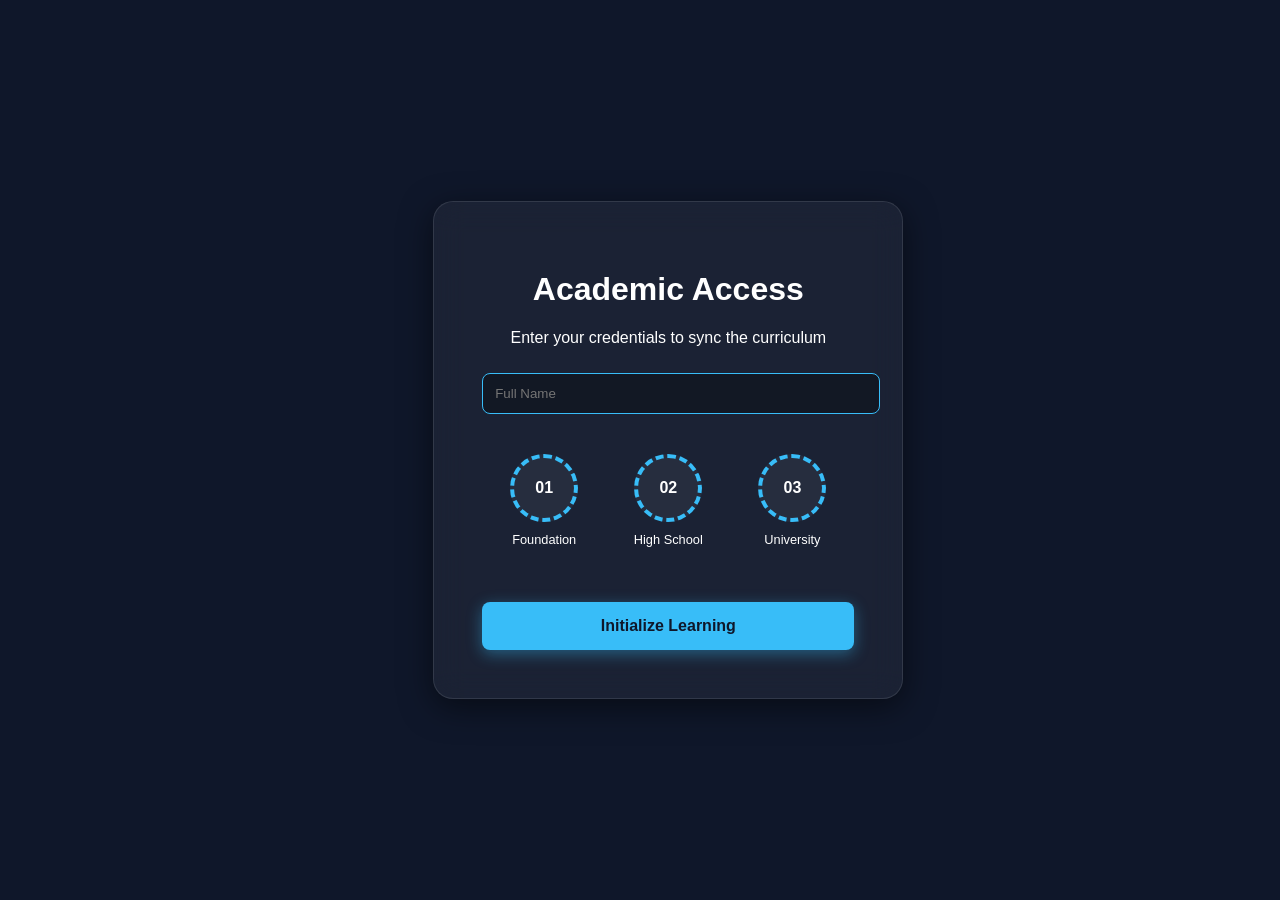
==== index.html @ 973eb997 "v1" ====
<!DOCTYPE html>
<html>
<head>
    <title>Academic Access Portal</title>
    <link rel="stylesheet" href="style.css">
</head>
<body>

    <div class="portal-container">
        <div class="glass-card">
            <h1 id="portal-title">Academic Access</h1>
            <p class="subtitle">Enter your credentials to sync the curriculum</p>

            <div class="input-group">
                <input type="text" id="user-name" placeholder="Full Name" autocomplete="off">
            </div>

<div class="phase-hub">
    <div class="phase-item" onclick="selectPhase('foundation', this)">
        <div class="gear">01</div>
        <span>Foundation</span>
    </div>
    <div class="phase-item" onclick="selectPhase('highschool', this)">
        <div class="gear">02</div>
        <span>High School</span>
    </div>
    <div class="phase-item" onclick="selectPhase('university', this)">
        <div class="gear">03</div>
        <span>University</span>
    </div>
</div>

<input type="hidden" id="grade-list" value="">

<button id="init-btn">Initialize Learning</button>

<input type="hidden" id="grade-list" value="">

    <div id="dashboard-screen" style="display:none; width: 100%;">
        <div class="glass-card">
            <h2 id="welcome-msg">Syncing...</h2>
            <div id="subject-grid">
               </div>
            <button onclick="location.reload()" class="logout-btn">Logout / Reset</button>
        </div>
    </div>

    <script src="main.js"></script>
</body>
</html>
---- style.css ----
:root {
  --portal-bg: #0f172a;
  --accent-glow: #38bdf8;
  --glass: rgba(255, 255, 255, 0.05);
  --white: #ffffff;
}

body {
  background-color: var(--portal-bg);
  color: var(--white);
  display: flex;
  justify-content: center;
  align-items: center;
  min-height: 100vh;
  margin: 0;
  font-family: 'Inter', sans-serif;
}

.glass-card {
  background: var(--glass);
  backdrop-filter: blur(15px);
  padding: 3rem;
  border-radius: 20px;
  border: 1px solid rgba(255, 255, 255, 0.1);
  box-shadow: 0 8px 32px rgba(0, 0, 0, 0.5);
  text-align: center;
  max-width: 400px;
  width: 90%;
}

input,
select {
  width: 100%;
  padding: 12px;
  margin: 10px 0;
  background: rgba(0, 0, 0, 0.3);
  border: 1px solid var(--accent-glow);
  color: white;
  border-radius: 8px;
}

button {
  cursor: pointer;
  transition: all 0.3s ease;
}

#init-btn {
  background: var(--accent-glow);
  color: var(--portal-bg);
  border: none;
  padding: 15px 30px;
  border-radius: 8px;
  font-weight: bold;
  margin-top: 20px;
}

#subject-grid {
  display: grid;
  grid-template-columns: 1fr 1fr;
  gap: 15px;
  margin: 20px 0;
}

.subject-btn {
  padding: 15px;
  background: rgba(255, 255, 255, 0.1);
  border: 1px solid var(--accent-glow);
  color: white;
  border-radius: 8px;
}

.logout-btn {
  background: transparent;
  border: 1px solid white;
  color: white;
  padding: 8px 15px;
  border-radius: 5px;
}

.phase-hub {
    display: flex;
    justify-content: space-around;
    margin: 30px 0;
}

.phase-item {
    cursor: pointer;
    transition: transform 0.3s ease;
    text-align: center;
    width: 80px;
}

.gear {
    width: 60px;
    height: 60px;
    border: 4px dashed var(--accent-glow); /* Mimics the gear teeth */
    border-radius: 50%;
    display: flex;
    align-items: center;
    justify-content: center;
    font-weight: bold;
    margin: 0 auto 10px;
    background: rgba(255, 255, 255, 0.05);
}

.phase-item:hover .gear, .phase-item.active .gear {
    border-style: solid;
    background: var(--accent-glow);
    color: var(--portal-bg);
    box-shadow: 0 0 15px var(--accent-glow);
}

.phase-item span {
    font-size: 0.8rem;
    display: block;
}

#init-btn {
  background: var(--accent-glow);
  color: var(--portal-bg);
  border: none;
  padding: 15px 30px;
  border-radius: 8px;
  font-weight: bold;
  font-size: 1rem;
  margin-top: 25px;
  width: 100%;
  /* Makes it easy to click on mobile */
  cursor: pointer;
  transition: all 0.3s ease;
  box-shadow: 0 4px 15px rgba(56, 189, 248, 0.4);
}

#init-btn:hover {
  transform: translateY(-2px);
  box-shadow: 0 6px 20px var(--accent-glow);
  filter: brightness(1.1);
}

#dashboard-screen {
    position: fixed; /* Ensures it stays on top of the background */
    top: 0;
    left: 0;
    width: 100vw;
    height: 100vh;
    display: none; /* JS will change this to 'flex' */
    justify-content: center;
    align-items: center;
    z-index: 100;
}

/* Ensure the card inside the dashboard is visible */
#dashboard-screen .glass-card {
    display: block !important;
    max-width: 600px;
}
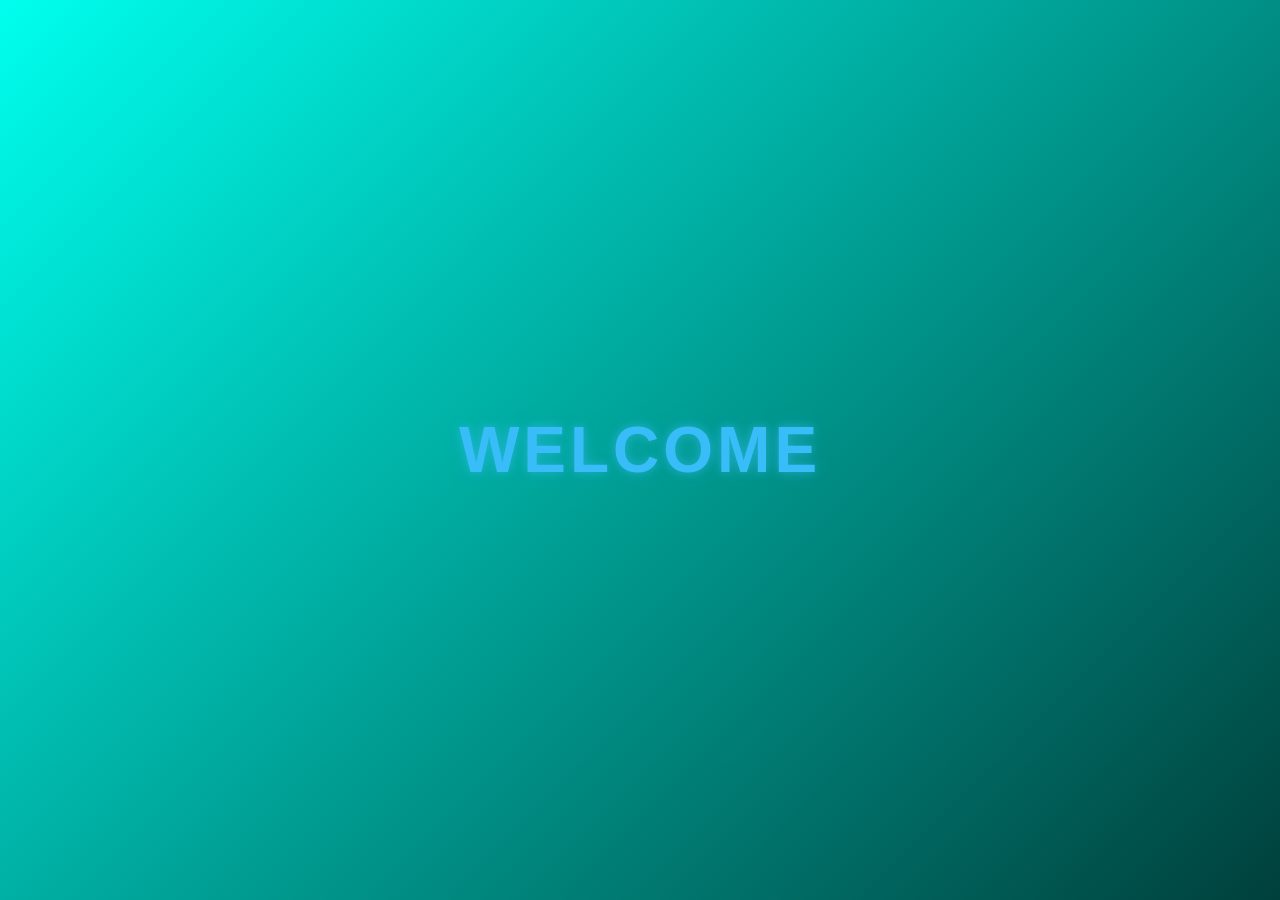
==== commit 7cfb4c5e: "cp 1.0" ====
--- a/index.html
+++ b/index.html
@@ -1,48 +1,15 @@
 <!DOCTYPE html>
-<html>
+<html lang="en">
 <head>
-    <title>Academic Access Portal</title>
+    <meta charset="UTF-8">
+    <meta name="viewport" content="width=device-width, initial-scale=1.0">
+    <title>Welcome Mat Test</title>
     <link rel="stylesheet" href="style.css">
 </head>
 <body>
 
-    <div class="portal-container">
-        <div class="glass-card">
-            <h1 id="portal-title">Academic Access</h1>
-            <p class="subtitle">Enter your credentials to sync the curriculum</p>
-
-            <div class="input-group">
-                <input type="text" id="user-name" placeholder="Full Name" autocomplete="off">
-            </div>
-
-<div class="phase-hub">
-    <div class="phase-item" onclick="selectPhase('foundation', this)">
-        <div class="gear">01</div>
-        <span>Foundation</span>
-    </div>
-    <div class="phase-item" onclick="selectPhase('highschool', this)">
-        <div class="gear">02</div>
-        <span>High School</span>
-    </div>
-    <div class="phase-item" onclick="selectPhase('university', this)">
-        <div class="gear">03</div>
-        <span>University</span>
-    </div>
-</div>
-
-<input type="hidden" id="grade-list" value="">
-
-<button id="init-btn">Initialize Learning</button>
-
-<input type="hidden" id="grade-list" value="">
-
-    <div id="dashboard-screen" style="display:none; width: 100%;">
-        <div class="glass-card">
-            <h2 id="welcome-msg">Syncing...</h2>
-            <div id="subject-grid">
-               </div>
-            <button onclick="location.reload()" class="logout-btn">Logout / Reset</button>
-        </div>
+    <div id="welcome-mat">
+        <h1 id="welcome-text"></h1>
     </div>
 
     <script src="main.js"></script>
--- a/style.css
+++ b/style.css
@@ -1,156 +1,89 @@
 :root {
-  --portal-bg: #0f172a;
-  --accent-glow: #38bdf8;
-  --glass: rgba(255, 255, 255, 0.05);
-  --white: #ffffff;
+  --bg-color: #0f172a;
+  --accent: #38bdf8;
 }
 
 body {
-  background-color: var(--portal-bg);
-  color: var(--white);
-  display: flex;
-  justify-content: center;
-  align-items: center;
-  min-height: 100vh;
-  margin: 0;
-  font-family: 'Inter', sans-serif;
+    /* We create a large gradient that we will move around */
+    background: linear-gradient(-45deg, #008AFF, #3E3F3F, #000000, #00FFEE);
+    background-size: 400% 400%; /* Make the background much larger than the screen */
+    animation: nebulaMove 15s ease infinite; /* Move it slowly forever */
+    
+    margin: 0;
+    overflow: hidden;
+    display: flex;
+    justify-content: center;
+    align-items: center;
+    height: 100vh;
+    font-family: 'Inter', sans-serif;
 }
 
-.glass-card {
-  background: var(--glass);
-  backdrop-filter: blur(15px);
-  padding: 3rem;
-  border-radius: 20px;
-  border: 1px solid rgba(255, 255, 255, 0.1);
-  box-shadow: 0 8px 32px rgba(0, 0, 0, 0.5);
-  text-align: center;
-  max-width: 400px;
-  width: 90%;
+/* This creates the "breathing" effect of the background */
+@keyframes nebulaMove {
+    0% {
+        background-position: 0% 50%;
+    }
+    50% {
+        background-position: 100% 50%;
+    }
+    100% {
+        background-position: 0% 50%;
+    }
 }
 
-input,
-select {
-  width: 100%;
-  padding: 12px;
-  margin: 10px 0;
-  background: rgba(0, 0, 0, 0.3);
-  border: 1px solid var(--accent-glow);
-  color: white;
-  border-radius: 8px;
+#welcome-text {
+    font-size: 4rem;
+    color: var(--accent);
+    font-weight: 600;
+    letter-spacing: 4px; /* Spread the letters for a cleaner look */
+    text-transform: uppercase; /* Makes it feel more official */
+    
+    /* ADD THIS: Text glow effect */
+    text-shadow: 0 0 10px rgba(56, 189, 248, 0.5), 
+                 0 0 20px rgba(56, 189, 248, 0.3);
+    
+    opacity: 0;
+    transform: translateY(40px);
+    text-align: center;
 }
 
-button {
-  cursor: pointer;
-  transition: all 0.3s ease;
+/* --- THE NEW CLASSES --- */
+
+/* Class 1: Pops the text up from the bottom and fades in */
+.animate-pop-in {
+  /* Using your specific cubic-bezier for that perfect pop! */
+  animation: popIn 1s cubic-bezier(0.2, 1, 0.3, 1) forwards;
 }
 
-#init-btn {
-  background: var(--accent-glow);
-  color: var(--portal-bg);
-  border: none;
-  padding: 15px 30px;
-  border-radius: 8px;
-  font-weight: bold;
-  margin-top: 20px;
+/* Class 2: Moves the text further up and fades out */
+.animate-slide-out {
+  /* We use a different timing function (ease-in) so it accelerates as it leaves */
+  animation: slideOutUp 1s ease-in forwards;
 }
 
-#subject-grid {
-  display: grid;
-  grid-template-columns: 1fr 1fr;
-  gap: 15px;
-  margin: 20px 0;
+
+/* --- THE ANIMATION KEYFRAMES --- */
+
+/* Logic: 40px down -> 0px (middle of screen) */
+@keyframes popIn {
+  0% {
+    opacity: 0;
+    transform: translateY(40px);
+  }
+  100% {
+    opacity: 1;
+    transform: translateY(0); /* Settle at the middle */
+  }
 }
 
-.subject-btn {
-  padding: 15px;
-  background: rgba(255, 255, 255, 0.1);
-  border: 1px solid var(--accent-glow);
-  color: white;
-  border-radius: 8px;
+/* Logic: 0px (middle of screen) -> -60px (above the middle) */
+@keyframes slideOutUp {
+  0% {
+    opacity: 1;
+    transform: translateY(0); /* Start from the middle */
+  }
+  100% {
+    opacity: 0;
+    transform: translateY(-60px); /* Move UP and off */
+  }
 }
-
-.logout-btn {
-  background: transparent;
-  border: 1px solid white;
-  color: white;
-  padding: 8px 15px;
-  border-radius: 5px;
-}
-
-.phase-hub {
-    display: flex;
-    justify-content: space-around;
-    margin: 30px 0;
-}
-
-.phase-item {
-    cursor: pointer;
-    transition: transform 0.3s ease;
-    text-align: center;
-    width: 80px;
-}
-
-.gear {
-    width: 60px;
-    height: 60px;
-    border: 4px dashed var(--accent-glow); /* Mimics the gear teeth */
-    border-radius: 50%;
-    display: flex;
-    align-items: center;
-    justify-content: center;
-    font-weight: bold;
-    margin: 0 auto 10px;
-    background: rgba(255, 255, 255, 0.05);
-}
-
-.phase-item:hover .gear, .phase-item.active .gear {
-    border-style: solid;
-    background: var(--accent-glow);
-    color: var(--portal-bg);
-    box-shadow: 0 0 15px var(--accent-glow);
-}
-
-.phase-item span {
-    font-size: 0.8rem;
-    display: block;
-}
-
-#init-btn {
-  background: var(--accent-glow);
-  color: var(--portal-bg);
-  border: none;
-  padding: 15px 30px;
-  border-radius: 8px;
-  font-weight: bold;
-  font-size: 1rem;
-  margin-top: 25px;
-  width: 100%;
-  /* Makes it easy to click on mobile */
-  cursor: pointer;
-  transition: all 0.3s ease;
-  box-shadow: 0 4px 15px rgba(56, 189, 248, 0.4);
-}
-
-#init-btn:hover {
-  transform: translateY(-2px);
-  box-shadow: 0 6px 20px var(--accent-glow);
-  filter: brightness(1.1);
-}
-
-#dashboard-screen {
-    position: fixed; /* Ensures it stays on top of the background */
-    top: 0;
-    left: 0;
-    width: 100vw;
-    height: 100vh;
-    display: none; /* JS will change this to 'flex' */
-    justify-content: center;
-    align-items: center;
-    z-index: 100;
-}
-
-/* Ensure the card inside the dashboard is visible */
-#dashboard-screen .glass-card {
-    display: block !important;
-    max-width: 600px;
-}
